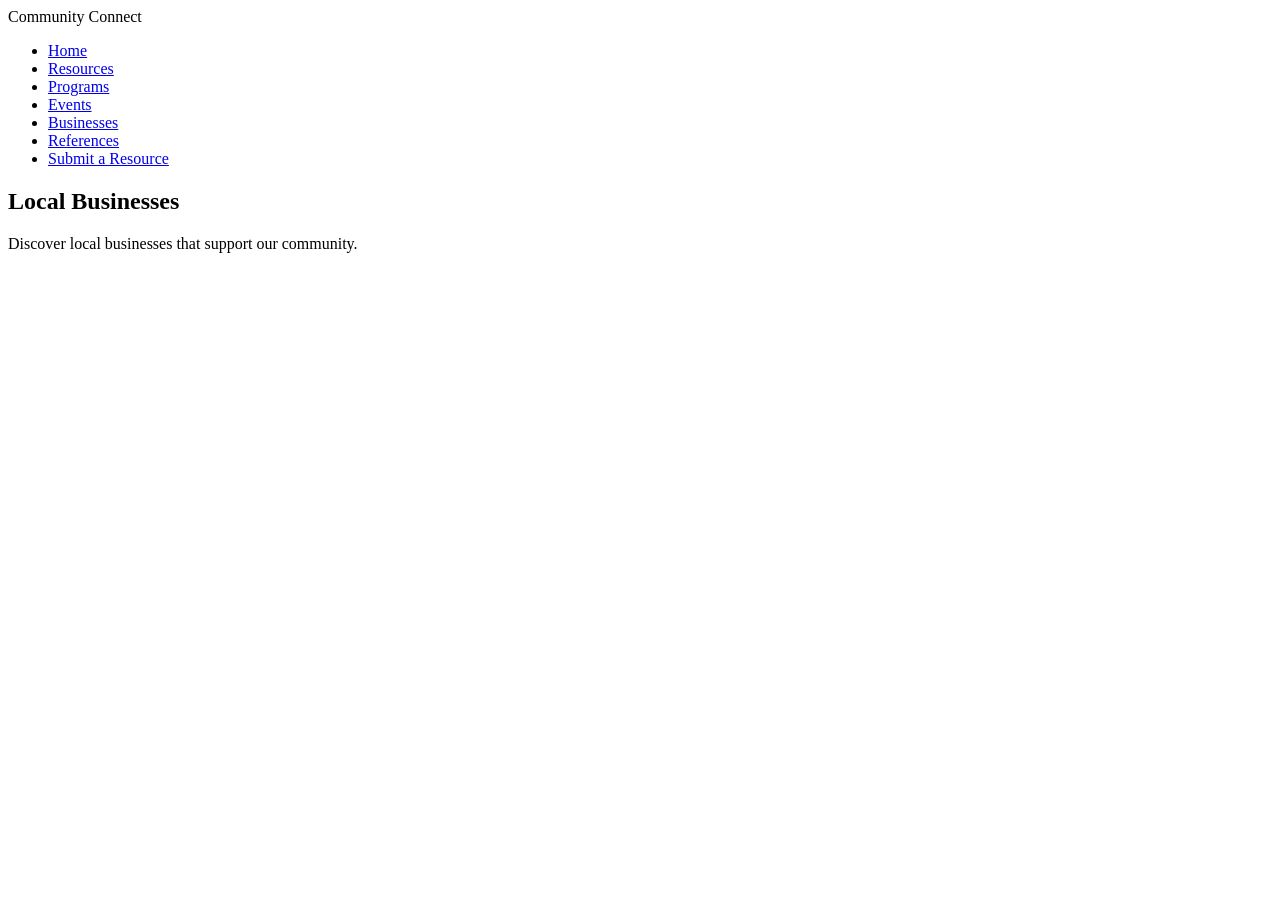
==== business.html @ 8ccd2c55 "initial commit" ====
<!DOCTYPE html>
<html lang="en">
<head>
    <meta charset="UTF-8">
    <meta name="viewport" content="width=device-width, initial-scale=1.0">
    <link rel="stylesheet" href="TSA-WEBMASTER2026/css/styles.css">
    <title>Businesses | Community Connect</title>
</head>
<body>
    
    <!-- NAVBAR -->
  <nav class="navbar">
    <div class="logo">Community Connect</div>
    <ul class="nav-links">
      <li><a href="index.html">Home</a></li>
      <li><a href="resources.html">Resources</a></li>
      <li><a href="prog.html">Programs</a></li>
      <li><a href="events.html">Events</a></li>
      <li><a href="business.html">Businesses</a></li>
      <li><a href="citations.html">References</a></li>
      <li><a href="submit.html" class="btn primary-btn">Submit a Resource</a></li>

    </ul>
  </nav>

    <section class="page-header">
        <h1>Local Businesses</h1>
        <p>Discover local businesses that support our community.</p>
    </section>

    <main class="content">
        <!-- Business cards will go here -->
    </main>
</body>
</html>
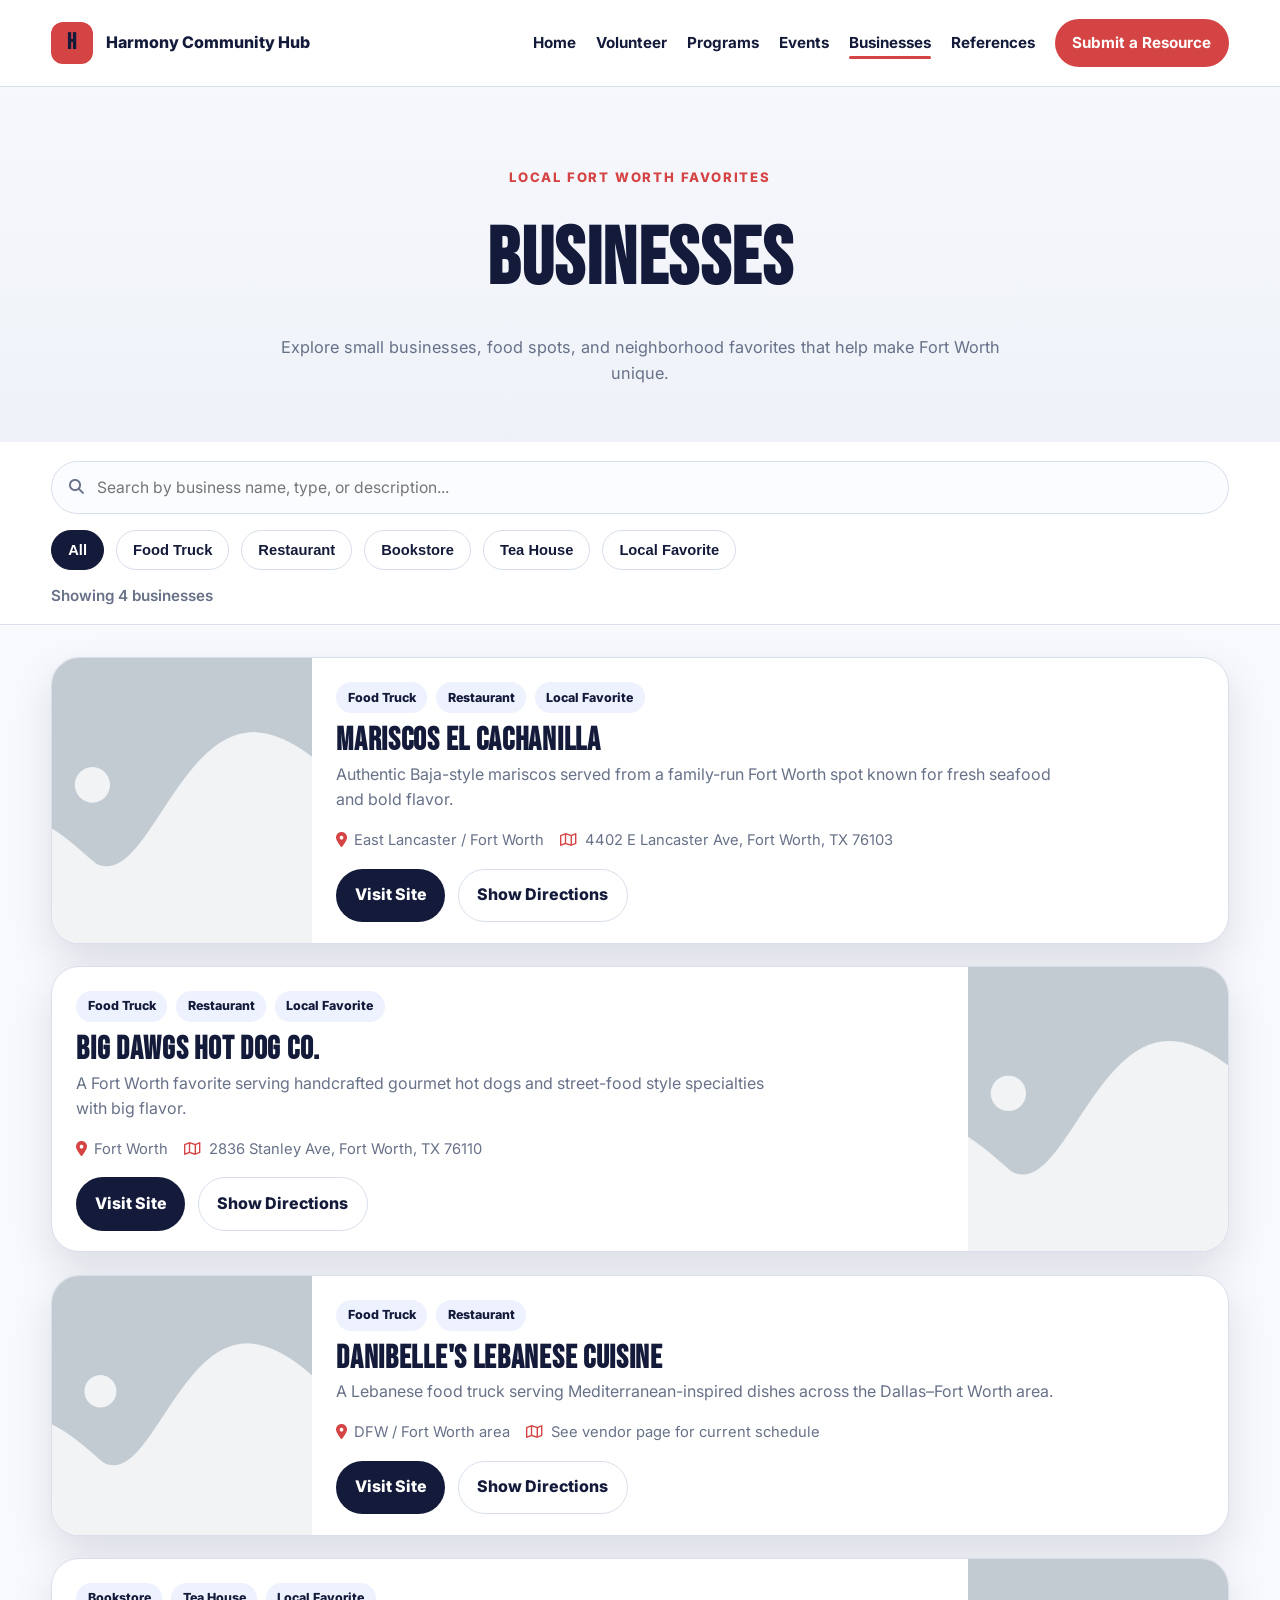
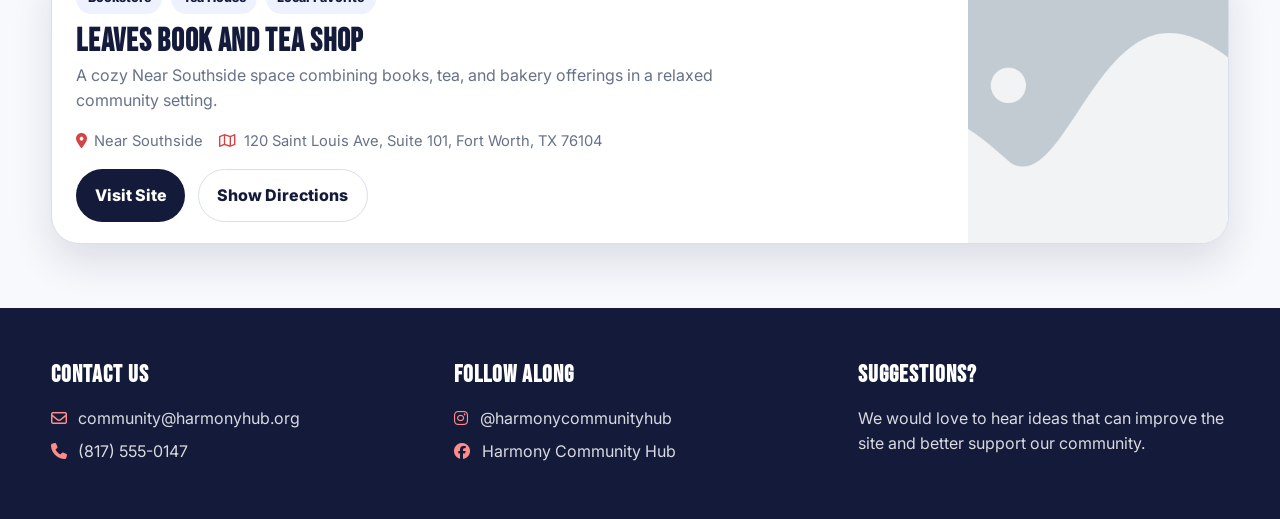
==== commit fda240c1: "Version2" ====
--- a/business.html
+++ b/business.html
@@ -1,35 +1,111 @@
 <!DOCTYPE html>
 <html lang="en">
 <head>
-    <meta charset="UTF-8">
-    <meta name="viewport" content="width=device-width, initial-scale=1.0">
-    <link rel="stylesheet" href="TSA-WEBMASTER2026/css/styles.css">
-    <title>Businesses | Community Connect</title>
+  <meta charset="UTF-8" />
+  <meta name="viewport" content="width=device-width, initial-scale=1.0" />
+  <title>Businesses | Harmony Community Hub</title>
+
+  <link rel="preconnect" href="https://fonts.googleapis.com">
+  <link rel="preconnect" href="https://fonts.gstatic.com" crossorigin>
+  <link href="https://fonts.googleapis.com/css2?family=Bebas+Neue&family=Inter:wght@400;500;600;700;800&display=swap" rel="stylesheet">
+
+  <link
+    rel="stylesheet"
+    href="https://cdnjs.cloudflare.com/ajax/libs/font-awesome/6.5.2/css/all.min.css"
+  />
+
+  <link rel="stylesheet" href="css/stylesv2.css" />
 </head>
 <body>
-    
-    <!-- NAVBAR -->
-  <nav class="navbar">
-    <div class="logo">Community Connect</div>
-    <ul class="nav-links">
-      <li><a href="index.html">Home</a></li>
-      <li><a href="resources.html">Resources</a></li>
-      <li><a href="prog.html">Programs</a></li>
-      <li><a href="events.html">Events</a></li>
-      <li><a href="business.html">Businesses</a></li>
-      <li><a href="citations.html">References</a></li>
-      <li><a href="submit.html" class="btn primary-btn">Submit a Resource</a></li>
 
-    </ul>
-  </nav>
+  <header class="subpage-header">
+    <nav class="navbar container">
+      <a href="index.html" class="logo dark-logo">
+        <span class="logo-mark">H</span>
+        <span class="logo-text">Harmony Community Hub</span>
+      </a>
 
-    <section class="page-header">
-        <h1>Local Businesses</h1>
-        <p>Discover local businesses that support our community.</p>
-    </section>
+      <button class="menu-toggle dark-toggle" id="menu-toggle" aria-label="Toggle navigation">
+        <i class="fa-solid fa-bars"></i>
+      </button>
 
-    <main class="content">
-        <!-- Business cards will go here -->
-    </main>
+      <ul class="nav-links subpage-nav" id="nav-links">
+        <li><a href="index.html">Home</a></li>
+        <li><a href="volunteer.html">Volunteer</a></li>
+        <li><a href="prog.html">Programs</a></li>
+        <li><a href="events.html">Events</a></li>
+        <li><a class="active" href="business.html">Businesses</a></li>
+        <li><a href="citations.html">References</a></li>
+        <li><a href="submit.html" class="btn nav-btn">Submit a Resource</a></li>
+      </ul>
+    </nav>
+  </header>
+
+  <section class="sub-hero">
+    <div class="container">
+      <p class="eyebrow">Local Fort Worth Favorites</p>
+      <h1>Businesses</h1>
+      <p class="sub-hero-text">
+        Explore small businesses, food spots, and neighborhood favorites that help make Fort Worth unique.
+      </p>
+    </div>
+  </section>
+
+  <section class="business-controls-wrap">
+    <div class="container">
+      <div class="business-controls">
+        <div class="business-search">
+          <i class="fa-solid fa-magnifying-glass"></i>
+          <input
+            id="businessSearch"
+            type="text"
+            placeholder="Search by business name, type, or description..."
+          />
+        </div>
+
+        <div class="business-tag-row">
+          <button class="business-tag active" data-filter="all">All</button>
+          <button class="business-tag" data-filter="food truck">Food Truck</button>
+          <button class="business-tag" data-filter="restaurant">Restaurant</button>
+          <button class="business-tag" data-filter="bookstore">Bookstore</button>
+          <button class="business-tag" data-filter="tea house">Tea House</button>
+          <button class="business-tag" data-filter="local favorite">Local Favorite</button>
+        </div>
+
+        <p id="businessCount" class="business-count">Showing 0 businesses</p>
+      </div>
+    </div>
+  </section>
+
+  <main class="businesses-section">
+    <div class="container">
+      <div id="businessList" class="business-list"></div>
+      <p id="businessEmpty" class="business-empty hidden">No businesses match your current search.</p>
+    </div>
+  </main>
+
+  <footer class="footer">
+    <div class="container footer-grid">
+      <div>
+        <h3>Contact Us</h3>
+        <p><i class="fa-regular fa-envelope"></i> community@harmonyhub.org</p>
+        <p><i class="fa-solid fa-phone"></i> (817) 555-0147</p>
+      </div>
+
+      <div>
+        <h3>Follow Along</h3>
+        <p><i class="fa-brands fa-instagram"></i> @harmonycommunityhub</p>
+        <p><i class="fa-brands fa-facebook"></i> Harmony Community Hub</p>
+      </div>
+
+      <div>
+        <h3>Suggestions?</h3>
+        <p>We would love to hear ideas that can improve the site and better support our community.</p>
+      </div>
+    </div>
+  </footer>
+
+  <script src="js/script.js"></script>
+  <script src="js/business.js"></script>
 </body>
 </html>
--- a/css/stylesv2.css
+++ b/css/stylesv2.css
@@ -0,0 +1,2170 @@
+:root {
+  --primary: #141a3a;
+  --primary-2: #1f2757;
+  --accent: #d54444;
+  --accent-dark: #b92f2f;
+  --highlight: #5b6ee1;
+  --light: #ffffff;
+  --soft: #f5f6fb;
+  --soft-2: #eef1f8;
+  --text: #1f2430;
+  --muted: #677188;
+  --border: #d8deea;
+  --shadow: 0 18px 40px rgba(20, 26, 58, 0.12);
+  --radius-lg: 24px;
+  --radius-md: 16px;
+  --radius-sm: 10px;
+  --max-width: 1180px;
+}
+
+/* RESET */
+* {
+  margin: 0;
+  padding: 0;
+  box-sizing: border-box;
+}
+
+html {
+  scroll-behavior: smooth;
+}
+
+body {
+  font-family: "Inter", sans-serif;
+  color: var(--text);
+  background: #ffffff;
+  line-height: 1.6;
+}
+
+img {
+  max-width: 100%;
+  display: block;
+}
+
+a {
+  text-decoration: none;
+  color: inherit;
+}
+
+ul {
+  list-style: none;
+}
+
+.container {
+  width: min(92%, var(--max-width));
+  margin: 0 auto;
+}
+
+.section {
+  padding: 5.5rem 0;
+}
+
+.section-title {
+  font-family: "Bebas Neue", sans-serif;
+  font-size: clamp(2.2rem, 4vw, 3.4rem);
+  letter-spacing: 1px;
+  color: var(--primary);
+  text-align: center;
+  margin-bottom: 2rem;
+}
+
+.section-title.left {
+  text-align: left;
+}
+
+.eyebrow {
+  text-transform: uppercase;
+  letter-spacing: 1.8px;
+  font-size: 0.82rem;
+  font-weight: 800;
+  color: var(--accent);
+  margin-bottom: 0.5rem;
+}
+
+/* BUTTONS */
+.btn {
+  display: inline-flex;
+  align-items: center;
+  justify-content: center;
+  gap: 0.5rem;
+  font-weight: 700;
+  border-radius: 999px;
+  transition: all 0.25s ease;
+  cursor: pointer;
+}
+
+.primary-btn {
+  background: var(--accent);
+  color: white;
+  padding: 0.95rem 1.45rem;
+  box-shadow: 0 10px 25px rgba(213, 68, 68, 0.18);
+}
+
+.primary-btn:hover {
+  background: var(--accent-dark);
+  transform: translateY(-2px);
+}
+
+.secondary-btn {
+  border: 2px solid rgba(255, 255, 255, 0.75);
+  color: white;
+  padding: 0.9rem 1.4rem;
+  background: rgba(255, 255, 255, 0.08);
+  backdrop-filter: blur(8px);
+}
+
+.secondary-btn:hover {
+  background: rgba(255, 255, 255, 0.16);
+}
+
+.nav-btn {
+  background: var(--accent);
+  color: white !important;
+  padding: 0.75rem 1.1rem;
+  border-radius: 999px;
+}
+
+.nav-btn:hover {
+  background: var(--accent-dark);
+}
+
+/* HEADER / NAV */
+.site-header {
+  position: absolute;
+  top: 0;
+  width: 100%;
+  z-index: 1000;
+}
+
+.navbar {
+  min-height: 86px;
+  display: flex;
+  align-items: center;
+  justify-content: space-between;
+  gap: 1rem;
+}
+
+.logo {
+  display: flex;
+  align-items: center;
+  gap: 0.8rem;
+  color: white;
+  font-weight: 800;
+}
+
+.logo-mark {
+  width: 42px;
+  height: 42px;
+  border-radius: 12px;
+  background: var(--accent);
+  display: grid;
+  place-items: center;
+  font-family: "Bebas Neue", sans-serif;
+  font-size: 1.35rem;
+  letter-spacing: 1px;
+}
+
+.logo-text {
+  font-weight: 800;
+  font-size: 1rem;
+  line-height: 1.1;
+}
+
+.nav-links {
+  display: flex;
+  align-items: center;
+  gap: 1.25rem;
+}
+
+.nav-links a {
+  color: white;
+  font-weight: 700;
+  font-size: 0.95rem;
+  position: relative;
+  transition: color 0.2s ease;
+}
+
+.nav-links a:not(.nav-btn)::after {
+  content: "";
+  position: absolute;
+  left: 0;
+  bottom: -7px;
+  width: 0;
+  height: 3px;
+  border-radius: 999px;
+  background: var(--accent);
+  transition: width 0.25s ease;
+}
+
+.nav-links a:hover::after,
+.nav-links a.active::after {
+  width: 100%;
+}
+
+.menu-toggle {
+  display: none;
+  background: transparent;
+  border: none;
+  color: white;
+  font-size: 1.5rem;
+  cursor: pointer;
+}
+
+/* HERO */
+.hero {
+  position: relative;
+  min-height: 100vh;
+  background:
+    linear-gradient(rgba(20, 26, 58, 0.35), rgba(20, 26, 58, 0.6)),
+    url("../assets/hero-community.jpg") center/cover no-repeat;
+  display: flex;
+  align-items: center;
+}
+
+.hero-overlay {
+  position: absolute;
+  inset: 0;
+  background:
+    radial-gradient(circle at 20% 20%, rgba(255,255,255,0.08), transparent 25%),
+    linear-gradient(180deg, rgba(20,26,58,0.15), rgba(20,26,58,0.68));
+}
+
+.hero-content {
+  position: relative;
+  z-index: 2;
+  max-width: 760px;
+  color: white;
+  padding-top: 5rem;
+}
+
+.hero-kicker {
+  display: inline-block;
+  background: rgba(255,255,255,0.12);
+  border: 1px solid rgba(255,255,255,0.25);
+  color: #f2f3f8;
+  padding: 0.55rem 0.95rem;
+  border-radius: 999px;
+  margin-bottom: 1.25rem;
+  font-size: 0.88rem;
+  backdrop-filter: blur(8px);
+}
+
+.hero h1 {
+  font-family: "Bebas Neue", sans-serif;
+  font-size: clamp(3.2rem, 8vw, 6.2rem);
+  line-height: 0.95;
+  letter-spacing: 1.5px;
+  margin-bottom: 1rem;
+  text-transform: uppercase;
+}
+
+.hero h1 span {
+  color: #ff7b7b;
+}
+
+.hero-subtext {
+  max-width: 640px;
+  font-size: 1.08rem;
+  color: rgba(255,255,255,0.92);
+  margin-bottom: 1.8rem;
+}
+
+.hero-buttons {
+  display: flex;
+  flex-wrap: wrap;
+  gap: 1rem;
+}
+
+/* WELCOME STRIP */
+.welcome-strip {
+  background: var(--soft);
+  padding: 1.3rem 0 0.2rem;
+}
+
+.welcome-pill {
+  width: fit-content;
+  margin: -2.7rem auto 0;
+  background: var(--primary);
+  color: white;
+  padding: 0.9rem 1.6rem;
+  border-radius: 999px;
+  font-family: "Bebas Neue", sans-serif;
+  font-size: clamp(1.2rem, 2vw, 1.7rem);
+  letter-spacing: 1px;
+  box-shadow: var(--shadow);
+  text-align: center;
+}
+
+/* MISSION */
+.mission {
+  background: var(--soft);
+}
+
+.mission-grid {
+  display: grid;
+  grid-template-columns: repeat(3, 1fr);
+  gap: 1.5rem;
+  margin-top: 2.3rem;
+}
+
+.mission-card {
+  background: white;
+  border: 1px solid var(--border);
+  border-radius: var(--radius-lg);
+  padding: 2rem 1.5rem;
+  text-align: center;
+  box-shadow: var(--shadow);
+  transition: transform 0.25s ease, box-shadow 0.25s ease;
+}
+
+.mission-card:hover {
+  transform: translateY(-6px);
+  box-shadow: 0 20px 45px rgba(20, 26, 58, 0.16);
+}
+
+.icon-wrap {
+  width: 82px;
+  height: 82px;
+  border-radius: 20px;
+  display: grid;
+  place-items: center;
+  margin: 0 auto 1rem;
+  background: linear-gradient(135deg, #eef2ff, #fff4f4);
+  color: var(--primary);
+  font-size: 2rem;
+}
+
+.mission-card h3 {
+  font-family: "Bebas Neue", sans-serif;
+  font-size: 1.7rem;
+  color: var(--accent);
+  letter-spacing: 0.8px;
+  margin-bottom: 0.7rem;
+}
+
+.mission-card p {
+  color: var(--muted);
+  font-size: 0.98rem;
+}
+
+/* SPOTLIGHT */
+.spotlight {
+  background: white;
+}
+
+.spotlight-grid {
+  display: grid;
+  grid-template-columns: 1.05fr 1fr;
+  gap: 2rem;
+  align-items: center;
+}
+
+.spotlight-image img {
+  width: 100%;
+  height: 100%;
+  min-height: 440px;
+  object-fit: cover;
+  border-radius: var(--radius-lg);
+  box-shadow: var(--shadow);
+}
+
+.spotlight-content p {
+  color: var(--muted);
+  margin-bottom: 1rem;
+}
+
+.spotlight-stats {
+  display: flex;
+  flex-wrap: wrap;
+  gap: 1rem;
+  margin: 1.4rem 0 1.6rem;
+}
+
+.spotlight-stats div {
+  background: var(--soft);
+  border: 1px solid var(--border);
+  padding: 1rem 1.1rem;
+  border-radius: var(--radius-md);
+  min-width: 150px;
+}
+
+.spotlight-stats strong {
+  display: block;
+  font-size: 1.35rem;
+  color: var(--primary);
+}
+
+.spotlight-stats span {
+  color: var(--muted);
+  font-size: 0.95rem;
+}
+
+.text-link {
+  font-weight: 800;
+  color: var(--accent);
+}
+
+.text-link i {
+  margin-left: 0.4rem;
+}
+
+/* QUICK LINKS */
+.quick-links {
+  background: linear-gradient(180deg, #fafbff 0%, #f2f5fb 100%);
+}
+
+.quick-grid {
+  display: grid;
+  grid-template-columns: repeat(4, 1fr);
+  gap: 1.3rem;
+}
+
+.quick-card {
+  background: white;
+  padding: 1.6rem;
+  border-radius: var(--radius-lg);
+  border: 1px solid var(--border);
+  box-shadow: var(--shadow);
+  transition: transform 0.25s ease, border-color 0.25s ease;
+}
+
+.quick-card:hover {
+  transform: translateY(-5px);
+  border-color: #bcc7df;
+}
+
+.quick-card i {
+  font-size: 1.8rem;
+  color: var(--accent);
+  margin-bottom: 0.9rem;
+}
+
+.quick-card h3 {
+  font-family: "Bebas Neue", sans-serif;
+  color: var(--primary);
+  font-size: 1.7rem;
+  letter-spacing: 0.8px;
+  margin-bottom: 0.35rem;
+}
+
+.quick-card p {
+  color: var(--muted);
+  font-size: 0.96rem;
+}
+
+/* CTA */
+.cta {
+  background: white;
+}
+
+.cta-box {
+  background: linear-gradient(135deg, var(--primary), var(--primary-2));
+  color: white;
+  padding: 2.2rem;
+  border-radius: 28px;
+  box-shadow: var(--shadow);
+  display: flex;
+  justify-content: space-between;
+  align-items: center;
+  gap: 1.5rem;
+}
+
+.cta-box h2 {
+  font-family: "Bebas Neue", sans-serif;
+  font-size: clamp(2rem, 4vw, 3rem);
+  letter-spacing: 1px;
+  margin-bottom: 0.5rem;
+}
+
+.cta-box p {
+  color: rgba(255,255,255,0.88);
+  max-width: 700px;
+}
+
+/* FOOTER */
+.footer {
+  background: var(--primary);
+  color: white;
+  padding: 3rem 0;
+}
+
+.footer-grid {
+  display: grid;
+  grid-template-columns: repeat(3, 1fr);
+  gap: 2rem;
+}
+
+.footer h3 {
+  font-family: "Bebas Neue", sans-serif;
+  font-size: 1.5rem;
+  letter-spacing: 1px;
+  margin-bottom: 0.7rem;
+}
+
+.footer p {
+  color: rgba(255,255,255,0.84);
+  margin-bottom: 0.45rem;
+}
+
+.footer i {
+  margin-right: 0.45rem;
+  color: #ff8b8b;
+}
+
+/* RESPONSIVE */
+@media (max-width: 980px) {
+  .mission-grid,
+  .quick-grid,
+  .footer-grid,
+  .spotlight-grid {
+    grid-template-columns: 1fr 1fr;
+  }
+
+  .spotlight-content {
+    padding-top: 0.5rem;
+  }
+
+  .cta-box {
+    flex-direction: column;
+    align-items: flex-start;
+  }
+}
+
+@media (max-width: 860px) {
+  .menu-toggle {
+    display: block;
+  }
+
+  .nav-links {
+    position: absolute;
+    top: 86px;
+    right: 4%;
+    width: min(92vw, 320px);
+    background: rgba(20, 26, 58, 0.97);
+    border: 1px solid rgba(255,255,255,0.08);
+    border-radius: 18px;
+    padding: 1rem;
+    display: none;
+    flex-direction: column;
+    align-items: flex-start;
+    box-shadow: var(--shadow);
+  }
+
+  .nav-links.show {
+    display: flex;
+  }
+
+  .nav-links li {
+    width: 100%;
+  }
+
+  .nav-links a {
+    display: block;
+    width: 100%;
+    padding: 0.65rem 0.35rem;
+  }
+
+  .nav-links a:not(.nav-btn)::after {
+    display: none;
+  }
+
+  .nav-btn {
+    text-align: center;
+    margin-top: 0.5rem;
+  }
+
+  .logo-text {
+    font-size: 0.92rem;
+  }
+
+  .hero {
+    min-height: 92vh;
+  }
+}
+
+@media (max-width: 700px) {
+  .mission-grid,
+  .quick-grid,
+  .footer-grid,
+  .spotlight-grid {
+    grid-template-columns: 1fr;
+  }
+
+  .section {
+    padding: 4.2rem 0;
+  }
+
+  .hero-content {
+    padding-top: 6rem;
+  }
+
+  .hero-subtext {
+    font-size: 1rem;
+  }
+
+  .spotlight-image img {
+    min-height: 300px;
+  }
+
+  .welcome-pill {
+    width: 100%;
+    border-radius: 20px;
+  }
+}
+
+/* volunteer page */
+
+/* SUBPAGE HEADER */
+.subpage-header {
+  position: sticky;
+  top: 0;
+  z-index: 1000;
+  background: rgba(255, 255, 255, 0.96);
+  backdrop-filter: blur(12px);
+  border-bottom: 1px solid var(--border);
+}
+
+.dark-logo {
+  color: var(--primary);
+}
+
+.dark-toggle {
+  color: var(--primary);
+}
+
+.subpage-nav a {
+  color: var(--primary);
+}
+
+.subpage-nav a:not(.nav-btn)::after {
+  background: var(--accent);
+}
+
+@media (max-width: 860px) {
+  .subpage-nav {
+    background: rgba(255, 255, 255, 0.98);
+    border: 1px solid var(--border);
+  }
+
+  .subpage-nav a {
+    color: var(--primary);
+  }
+}
+
+/* SUBPAGE HERO */
+.sub-hero {
+  background: linear-gradient(180deg, #f7f8fc 0%, #eef2f8 100%);
+  padding: 5rem 0 3.5rem;
+  text-align: center;
+}
+
+.sub-hero h1 {
+  font-family: "Bebas Neue", sans-serif;
+  font-size: clamp(3rem, 7vw, 5rem);
+  letter-spacing: 1.5px;
+  color: var(--primary);
+  margin-bottom: 0.6rem;
+  text-transform: uppercase;
+}
+
+.sub-hero-text {
+  max-width: 720px;
+  margin: 0 auto;
+  color: var(--muted);
+  font-size: 1.02rem;
+}
+
+/* the board intro */
+.board-intro {
+  text-align: center;
+  max-width: 780px;
+  margin: 0 auto 2.5rem;
+}
+
+.section-divider {
+  width: 110px;
+  height: 4px;
+  background: linear-gradient(90deg, var(--accent), var(--highlight));
+  border-radius: 999px;
+  margin: 0 auto 1rem;
+}
+
+.board-intro p {
+  color: var(--muted);
+}
+
+/* the board thing */
+.volunteer-board-section {
+  background: #f8f9fd;
+}
+
+.cork-board {
+  background:
+    linear-gradient(rgba(133, 84, 42, 0.08), rgba(133, 84, 42, 0.08)),
+    url("../assets/cork-texture.jpg") center/cover no-repeat;
+  border: 16px solid #8a5b33;
+  border-radius: 26px;
+  padding: 2rem;
+  box-shadow: 0 20px 45px rgba(20, 26, 58, 0.16);
+  display: grid;
+  grid-template-columns: repeat(2, 1fr);
+  gap: 1.7rem;
+  position: relative;
+}
+
+.cork-board::before {
+  content: "";
+  position: absolute;
+  inset: 10px;
+  border: 2px solid rgba(88, 48, 17, 0.22);
+  border-radius: 16px;
+  pointer-events: none;
+}
+
+/* extra lil notes */
+.volunteer-note {
+  position: relative;
+  background: #fffaf3;
+  border-radius: 20px;
+  overflow: hidden;
+  box-shadow: 0 12px 28px rgba(40, 29, 16, 0.18);
+  border: 1px solid rgba(139, 109, 69, 0.18);
+  transition: transform 0.25s ease, box-shadow 0.25s ease;
+  z-index: 1;
+}
+
+.volunteer-note:hover {
+  transform: translateY(-6px) rotate(0deg) !important;
+  box-shadow: 0 18px 34px rgba(40, 29, 16, 0.22);
+}
+
+.tilt-left {
+  transform: rotate(-2deg);
+}
+
+.tilt-right {
+  transform: rotate(2deg);
+}
+
+.pin {
+  position: absolute;
+  top: 14px;
+  left: 50%;
+  transform: translateX(-50%);
+  width: 18px;
+  height: 18px;
+  border-radius: 50%;
+  z-index: 3;
+  box-shadow: 0 2px 5px rgba(0,0,0,0.2);
+}
+
+.pin::after {
+  content: "";
+  position: absolute;
+  left: 50%;
+  top: 12px;
+  width: 3px;
+  height: 14px;
+  background: rgba(90, 90, 90, 0.45);
+  transform: translateX(-50%);
+  border-radius: 4px;
+}
+
+.pin-blue {
+  background: #8ab3ea;
+}
+
+.pin-red {
+  background: #ea6f78;
+}
+
+.pin-pink {
+  background: #f3a6be;
+}
+
+.pin-cream {
+  background: #f1dfb7;
+}
+
+.volunteer-note img {
+  width: 100%;
+  height: 220px;
+  object-fit: cover;
+}
+
+.note-content {
+  padding: 1.25rem 1.2rem 1.4rem;
+  text-align: center;
+}
+
+.note-content h3 {
+  font-family: "Bebas Neue", sans-serif;
+  font-size: 1.85rem;
+  letter-spacing: 0.8px;
+  color: var(--primary);
+  margin-bottom: 0.2rem;
+}
+
+.org-name {
+  color: var(--accent);
+  font-weight: 700;
+  font-size: 0.92rem;
+  margin-bottom: 0.8rem;
+}
+
+.note-content p {
+  color: var(--muted);
+  font-size: 0.96rem;
+  margin-bottom: 1rem;
+}
+
+.signup-btn {
+  display: inline-block;
+  background: var(--primary);
+  color: white;
+  font-weight: 800;
+  padding: 0.72rem 1.25rem;
+  border-radius: 999px;
+  text-transform: uppercase;
+  letter-spacing: 0.6px;
+  transition: background 0.25s ease, transform 0.25s ease;
+}
+
+.signup-btn:hover {
+  background: var(--accent);
+  transform: translateY(-2px);
+}
+
+/* benefitsssss :D */
+.volunteer-benefits {
+  background: white;
+}
+
+.benefit-grid {
+  display: grid;
+  grid-template-columns: repeat(3, 1fr);
+  gap: 1.4rem;
+}
+
+.benefit-card {
+  background: var(--soft);
+  border: 1px solid var(--border);
+  border-radius: 22px;
+  padding: 2rem 1.4rem;
+  text-align: center;
+  box-shadow: var(--shadow);
+}
+
+.benefit-card i {
+  font-size: 2rem;
+  color: var(--accent);
+  margin-bottom: 0.9rem;
+}
+
+.benefit-card h3 {
+  font-family: "Bebas Neue", sans-serif;
+  color: var(--primary);
+  font-size: 1.7rem;
+  letter-spacing: 0.8px;
+  margin-bottom: 0.4rem;
+}
+
+.benefit-card p {
+  color: var(--muted);
+}
+
+/* RESPONSIVE */
+@media (max-width: 980px) {
+  .cork-board,
+  .benefit-grid {
+    grid-template-columns: 1fr;
+  }
+}
+
+@media (max-width: 700px) {
+  .cork-board {
+    padding: 1rem;
+    border-width: 10px;
+  }
+
+  .volunteer-note img {
+    height: 200px;
+  }
+
+  .tilt-left,
+  .tilt-right {
+    transform: rotate(0deg);
+  }
+}
+
+/* resources/programs page */
+
+.programs-hero {
+  background: linear-gradient(180deg, #f6f8fc 0%, #eef1f8 100%);
+}
+
+.program-controls-wrap {
+  background: #ffffff;
+  position: sticky;
+  top: 87px;
+  z-index: 900;
+  border-bottom: 1px solid var(--border);
+}
+
+.program-controls {
+  padding: 1.2rem 0 1rem;
+}
+
+.program-search {
+  position: relative;
+  margin-bottom: 1rem;
+}
+
+.program-search i {
+  position: absolute;
+  top: 50%;
+  left: 18px;
+  transform: translateY(-50%);
+  color: var(--muted);
+  font-size: 0.95rem;
+}
+
+.program-search input {
+  width: 100%;
+  border: 1.5px solid var(--border);
+  border-radius: 999px;
+  padding: 1rem 1.2rem 1rem 2.8rem;
+  font-size: 0.98rem;
+  font-family: "Inter", sans-serif;
+  outline: none;
+  transition: border-color 0.2s ease, box-shadow 0.2s ease;
+  background: #fbfcff;
+}
+
+.program-search input:focus {
+  border-color: #b6c3e0;
+  box-shadow: 0 0 0 4px rgba(91, 110, 225, 0.08);
+}
+
+.program-tag-row {
+  display: flex;
+  gap: 0.75rem;
+  flex-wrap: wrap;
+  margin-bottom: 0.85rem;
+}
+
+.tag-btn {
+  border: 1px solid var(--border);
+  background: white;
+  color: var(--primary);
+  padding: 0.7rem 1rem;
+  border-radius: 999px;
+  font-weight: 700;
+  font-size: 0.92rem;
+  cursor: pointer;
+  transition: all 0.2s ease;
+}
+
+.tag-btn:hover {
+  border-color: #b6c3e0;
+  transform: translateY(-1px);
+}
+
+.tag-btn.active {
+  background: var(--primary);
+  color: white;
+  border-color: var(--primary);
+}
+
+.program-meta p {
+  color: var(--muted);
+  font-size: 0.95rem;
+  font-weight: 600;
+}
+
+.programs-section {
+  background: #f8f9fd;
+}
+
+.program-group {
+  margin-bottom: 2rem;
+}
+
+.group-heading {
+  display: flex;
+  align-items: center;
+  justify-content: center;
+  gap: 1rem;
+  margin-bottom: 2rem;
+  text-align: center;
+}
+
+.group-heading h2 {
+  font-family: "Bebas Neue", sans-serif;
+  font-size: clamp(2rem, 4vw, 3rem);
+  color: var(--primary);
+  letter-spacing: 1px;
+}
+
+.group-heading h2 span {
+  font-family: "Inter", sans-serif;
+  font-size: 1.05rem;
+  font-weight: 700;
+  color: var(--muted);
+  letter-spacing: 0;
+  text-transform: none;
+}
+
+.paw {
+  font-size: 1.8rem;
+  line-height: 1;
+}
+
+.program-grid {
+  display: grid;
+  grid-template-columns: repeat(2, 1fr);
+  gap: 1.5rem;
+}
+
+.program-card {
+  background: white;
+  border-radius: 24px;
+  border: 1px solid var(--border);
+  overflow: hidden;
+  box-shadow: var(--shadow);
+  transition: transform 0.25s ease, box-shadow 0.25s ease;
+}
+
+.program-card:hover {
+  transform: translateY(-5px);
+  box-shadow: 0 20px 42px rgba(20, 26, 58, 0.14);
+}
+
+.program-card.hidden {
+  display: none;
+}
+
+.program-card img {
+  width: 100%;
+  height: 230px;
+  object-fit: cover;
+}
+
+.program-card-content {
+  padding: 1.25rem 1.2rem 1.35rem;
+}
+
+.program-chip-row {
+  display: flex;
+  gap: 0.5rem;
+  flex-wrap: wrap;
+  margin-bottom: 0.75rem;
+}
+
+.program-chip {
+  display: inline-block;
+  background: #eef2ff;
+  color: var(--primary);
+  border-radius: 999px;
+  padding: 0.35rem 0.7rem;
+  font-size: 0.78rem;
+  font-weight: 800;
+  letter-spacing: 0.2px;
+}
+
+.program-card h3 {
+  font-family: "Bebas Neue", sans-serif;
+  font-size: 1.8rem;
+  letter-spacing: 0.7px;
+  color: var(--primary);
+  margin-bottom: 0.15rem;
+}
+
+.program-org {
+  color: var(--accent);
+  font-weight: 700;
+  font-size: 0.94rem;
+  margin-bottom: 0.75rem;
+}
+
+.program-card p {
+  color: var(--muted);
+  font-size: 0.96rem;
+  margin-bottom: 0.85rem;
+}
+
+.focus-line {
+  font-size: 0.92rem;
+  margin-bottom: 1rem;
+}
+
+.no-results-message {
+  text-align: center;
+  color: var(--muted);
+  font-weight: 600;
+  padding: 2rem 0 0.5rem;
+}
+
+@media (max-width: 860px) {
+  .program-controls-wrap {
+    top: 0;
+  }
+}
+
+@media (max-width: 780px) {
+  .program-grid {
+    grid-template-columns: 1fr;
+  }
+
+  .group-heading {
+    flex-direction: column;
+    gap: 0.5rem;
+  }
+
+  .paw {
+    display: none;
+  }
+}
+
+/* Events page */
+/* EVENTS PAGE */
+.events-page-header {
+  background: linear-gradient(180deg, #f7f8fc 0%, #eef2f8 100%);
+  text-align: center;
+  padding: 4.5rem 1rem 2.5rem;
+  border-bottom: 1px solid var(--border);
+}
+
+.events-page-header h1 {
+  font-family: "Bebas Neue", sans-serif;
+  font-size: clamp(3rem, 7vw, 4.8rem);
+  letter-spacing: 1.5px;
+  color: var(--primary);
+  margin-bottom: 0.5rem;
+}
+
+.events-page-header p {
+  color: var(--muted);
+  max-width: 700px;
+  margin: 0 auto;
+}
+
+.events-content {
+  background: #f8f9fd;
+  padding: 2rem 0 4rem;
+}
+
+.events-layout {
+  width: min(92%, var(--max-width));
+  margin: 0 auto;
+  display: grid;
+  grid-template-columns: 1.3fr 0.95fr;
+  gap: 1.5rem;
+  align-items: start;
+}
+
+.calendar-card,
+.event-details-card {
+  background: white;
+  border: 1px solid var(--border);
+  border-radius: 24px;
+  box-shadow: var(--shadow);
+}
+
+.calendar-card {
+  padding: 1.25rem;
+}
+
+.calendar-toolbar {
+  display: flex;
+  justify-content: space-between;
+  align-items: center;
+  gap: 1rem;
+  margin-bottom: 1rem;
+}
+
+.calendar-header {
+  display: flex;
+  align-items: center;
+  gap: 1rem;
+}
+
+.calendar-header h2 {
+  font-family: "Bebas Neue", sans-serif;
+  color: var(--primary);
+  letter-spacing: 1px;
+  font-size: 2rem;
+  min-width: 220px;
+  text-align: center;
+}
+
+.cal-btn,
+.today-btn {
+  border: none;
+  cursor: pointer;
+  transition: 0.2s ease;
+}
+
+.cal-btn {
+  width: 44px;
+  height: 44px;
+  border-radius: 50%;
+  background: var(--soft);
+  color: var(--primary);
+  font-size: 1.4rem;
+  font-weight: 800;
+}
+
+.cal-btn:hover,
+.today-btn:hover {
+  transform: translateY(-1px);
+}
+
+.today-btn {
+  background: var(--primary);
+  color: white;
+  padding: 0.75rem 1rem;
+  border-radius: 999px;
+  font-weight: 800;
+}
+
+.calendar-weekdays,
+.calendar-grid {
+  display: grid;
+  grid-template-columns: repeat(7, 1fr);
+  gap: 0.5rem;
+}
+
+.calendar-weekdays {
+  margin-bottom: 0.7rem;
+}
+
+.calendar-weekdays div {
+  text-align: center;
+  font-weight: 800;
+  color: var(--muted);
+  font-size: 0.9rem;
+  padding: 0.4rem 0;
+}
+
+.cal-cell {
+  min-height: 76px;
+  border: 1px solid var(--border);
+  background: #fff;
+  border-radius: 18px;
+  display: flex;
+  align-items: flex-start;
+  justify-content: flex-start;
+  padding: 0.75rem;
+  position: relative;
+  font-weight: 700;
+  color: var(--primary);
+  cursor: pointer;
+  transition: 0.2s ease;
+}
+
+.cal-cell:hover {
+  border-color: #b8c5df;
+  background: #fafcff;
+}
+
+.cal-blank {
+  background: transparent;
+  border: none;
+  cursor: default;
+}
+
+.cal-today {
+  outline: 2px solid #c8d4ef;
+  background: #f7faff;
+}
+
+.cal-has-event::after {
+  content: "";
+  position: absolute;
+  width: 10px;
+  height: 10px;
+  right: 12px;
+  bottom: 12px;
+  border-radius: 50%;
+  background: var(--accent);
+  box-shadow: 0 0 0 5px rgba(213, 68, 68, 0.12);
+}
+
+.cal-selected {
+  background: #eef2ff;
+  border-color: var(--highlight);
+  box-shadow: inset 0 0 0 2px rgba(91, 110, 225, 0.18);
+}
+
+.calendar-legend {
+  display: flex;
+  gap: 1.2rem;
+  flex-wrap: wrap;
+  margin-top: 1rem;
+  color: var(--muted);
+  font-size: 0.92rem;
+}
+
+.legend-item {
+  display: inline-flex;
+  align-items: center;
+  gap: 0.45rem;
+}
+
+.legend-dot {
+  width: 10px;
+  height: 10px;
+  border-radius: 50%;
+  background: var(--accent);
+}
+
+.selected-dot {
+  background: var(--highlight);
+}
+
+.event-details-card {
+  padding: 1.4rem;
+  position: sticky;
+  top: 110px;
+}
+
+.event-details-card h2,
+.upcoming-block h3,
+.date-heading {
+  font-family: "Bebas Neue", sans-serif;
+  color: var(--primary);
+  letter-spacing: 0.8px;
+}
+
+.event-details-card h2 {
+  font-size: 2rem;
+  margin-bottom: 1rem;
+}
+
+.event-tools {
+  display: grid;
+  gap: 0.8rem;
+  margin-bottom: 1rem;
+}
+
+.event-search-wrap input,
+.event-filter-wrap select {
+  width: 100%;
+  border: 1px solid var(--border);
+  border-radius: 14px;
+  padding: 0.9rem 1rem;
+  font: inherit;
+  background: #fbfcff;
+  color: var(--text);
+  outline: none;
+}
+
+.event-search-wrap input:focus,
+.event-filter-wrap select:focus {
+  border-color: #b6c3e0;
+  box-shadow: 0 0 0 4px rgba(91, 110, 225, 0.08);
+}
+
+.muted {
+  color: var(--muted);
+  margin-bottom: 1rem;
+}
+
+.date-heading {
+  font-size: 1.7rem;
+  margin-bottom: 0.9rem;
+}
+
+.event-item {
+  border: 1px solid var(--border);
+  border-radius: 18px;
+  padding: 1rem;
+  background: var(--soft);
+  margin-bottom: 0.9rem;
+}
+
+.event-item h4 {
+  color: var(--primary);
+  font-size: 1.1rem;
+  margin-bottom: 0.45rem;
+}
+
+.tag-row {
+  display: flex;
+  flex-wrap: wrap;
+  gap: 0.45rem;
+  margin-bottom: 0.7rem;
+}
+
+.pill {
+  display: inline-block;
+  background: #eef2ff;
+  color: var(--primary);
+  padding: 0.33rem 0.7rem;
+  border-radius: 999px;
+  font-size: 0.78rem;
+  font-weight: 800;
+}
+
+.event-meta {
+  list-style: none;
+  padding: 0;
+  margin: 0.7rem 0 0.8rem;
+}
+
+.event-meta li {
+  color: var(--muted);
+  margin-bottom: 0.35rem;
+}
+
+.details-link {
+  display: inline-block;
+  font-weight: 800;
+  color: var(--accent);
+}
+
+.hidden {
+  display: none;
+}
+
+.upcoming-block {
+  margin-top: 1.5rem;
+  padding-top: 1.2rem;
+  border-top: 1px solid var(--border);
+}
+
+.upcoming-list {
+  display: grid;
+  gap: 0.8rem;
+}
+
+.upcoming-item {
+  background: #fff;
+  border: 1px solid var(--border);
+  border-radius: 16px;
+  padding: 0.9rem;
+  cursor: pointer;
+  transition: 0.2s ease;
+}
+
+.upcoming-item:hover {
+  background: var(--soft);
+}
+
+.upcoming-date {
+  color: var(--accent);
+  font-size: 0.85rem;
+  font-weight: 800;
+  text-transform: uppercase;
+}
+
+.upcoming-title {
+  color: var(--primary);
+  font-weight: 800;
+  margin-top: 0.2rem;
+}
+
+.upcoming-meta {
+  color: var(--muted);
+  font-size: 0.92rem;
+  margin-top: 0.2rem;
+}
+
+@media (max-width: 980px) {
+  .events-layout {
+    grid-template-columns: 1fr;
+  }
+
+  .event-details-card {
+    position: static;
+  }
+}
+
+@media (max-width: 680px) {
+  .calendar-toolbar {
+    flex-direction: column;
+    align-items: stretch;
+  }
+
+  .calendar-header {
+    justify-content: center;
+  }
+
+  .calendar-header h2 {
+    min-width: auto;
+    font-size: 1.7rem;
+  }
+
+  .cal-cell {
+    min-height: 62px;
+    padding: 0.6rem;
+    font-size: 0.95rem;
+  }
+
+  .calendar-weekdays div {
+    font-size: 0.78rem;
+  }
+}
+
+/* Business Page */
+/* BUSINESSES PAGE */
+.business-controls-wrap {
+  background: #ffffff;
+  border-bottom: 1px solid var(--border);
+  position: sticky;
+  top: 87px;
+  z-index: 900;
+}
+
+.business-controls {
+  padding: 1.2rem 0 1rem;
+}
+
+.business-search {
+  position: relative;
+  margin-bottom: 1rem;
+}
+
+.business-search i {
+  position: absolute;
+  top: 50%;
+  left: 18px;
+  transform: translateY(-50%);
+  color: var(--muted);
+  font-size: 0.95rem;
+}
+
+.business-search input {
+  width: 100%;
+  border: 1.5px solid var(--border);
+  border-radius: 999px;
+  padding: 1rem 1.2rem 1rem 2.8rem;
+  font-size: 0.98rem;
+  font-family: "Inter", sans-serif;
+  outline: none;
+  transition: border-color 0.2s ease, box-shadow 0.2s ease;
+  background: #fbfcff;
+}
+
+.business-search input:focus {
+  border-color: #b6c3e0;
+  box-shadow: 0 0 0 4px rgba(91, 110, 225, 0.08);
+}
+
+.business-tag-row {
+  display: flex;
+  gap: 0.75rem;
+  flex-wrap: wrap;
+  margin-bottom: 0.85rem;
+}
+
+.business-tag {
+  border: 1px solid var(--border);
+  background: white;
+  color: var(--primary);
+  padding: 0.7rem 1rem;
+  border-radius: 999px;
+  font-weight: 700;
+  font-size: 0.92rem;
+  cursor: pointer;
+  transition: all 0.2s ease;
+}
+
+.business-tag:hover {
+  border-color: #b6c3e0;
+  transform: translateY(-1px);
+}
+
+.business-tag.active {
+  background: var(--primary);
+  color: white;
+  border-color: var(--primary);
+}
+
+.business-count {
+  color: var(--muted);
+  font-size: 0.95rem;
+  font-weight: 600;
+}
+
+.businesses-section {
+  background: #f8f9fd;
+  padding: 2rem 0 4rem;
+}
+
+.business-list {
+  display: grid;
+  gap: 1.4rem;
+}
+
+.business-card {
+  background: white;
+  border: 1px solid var(--border);
+  border-radius: 28px;
+  box-shadow: var(--shadow);
+  overflow: hidden;
+  display: grid;
+  grid-template-columns: 260px 1fr;
+  min-height: 220px;
+  transition: transform 0.25s ease, box-shadow 0.25s ease;
+}
+
+.business-card:hover {
+  transform: translateY(-4px);
+  box-shadow: 0 20px 42px rgba(20, 26, 58, 0.14);
+}
+
+.business-card.reverse {
+  grid-template-columns: 1fr 260px;
+}
+
+.business-image-wrap {
+  height: 100%;
+  min-height: 220px;
+}
+
+.business-image-wrap img {
+  width: 100%;
+  height: 100%;
+  object-fit: cover;
+}
+
+.business-content {
+  padding: 1.5rem 1.5rem 1.3rem;
+  display: flex;
+  flex-direction: column;
+  justify-content: center;
+}
+
+.business-top {
+  display: flex;
+  flex-wrap: wrap;
+  gap: 0.55rem;
+  margin-bottom: 0.75rem;
+}
+
+.business-chip {
+  display: inline-block;
+  background: #eef2ff;
+  color: var(--primary);
+  border-radius: 999px;
+  padding: 0.34rem 0.72rem;
+  font-size: 0.78rem;
+  font-weight: 800;
+}
+
+.business-title {
+  font-family: "Bebas Neue", sans-serif;
+  font-size: 2rem;
+  letter-spacing: 0.7px;
+  color: var(--primary);
+  margin-bottom: 0.3rem;
+  line-height: 1;
+}
+
+.business-desc {
+  color: var(--muted);
+  margin-bottom: 1rem;
+  max-width: 720px;
+}
+
+.business-meta {
+  display: flex;
+  flex-wrap: wrap;
+  gap: 1rem;
+  margin-bottom: 1rem;
+  color: var(--muted);
+  font-size: 0.92rem;
+}
+
+.business-meta span {
+  display: inline-flex;
+  align-items: center;
+  gap: 0.45rem;
+}
+
+.business-meta i {
+  color: var(--accent);
+}
+
+.business-actions {
+  display: flex;
+  gap: 0.8rem;
+  flex-wrap: wrap;
+}
+
+.business-link {
+  display: inline-flex;
+  align-items: center;
+  justify-content: center;
+  padding: 0.8rem 1.15rem;
+  border-radius: 999px;
+  font-weight: 800;
+  transition: 0.2s ease;
+}
+
+.business-link.primary {
+  background: var(--primary);
+  color: white;
+}
+
+.business-link.primary:hover {
+  background: var(--accent);
+}
+
+.business-link.secondary {
+  border: 1px solid var(--border);
+  color: var(--primary);
+  background: #fff;
+}
+
+.business-link.secondary:hover {
+  border-color: #b6c3e0;
+  background: #f9fbff;
+}
+
+.business-empty {
+  text-align: center;
+  color: var(--muted);
+  font-weight: 600;
+  padding: 2rem 0 0.5rem;
+}
+
+@media (max-width: 900px) {
+  .business-controls-wrap {
+    top: 0;
+  }
+
+  .business-card,
+  .business-card.reverse {
+    grid-template-columns: 1fr;
+  }
+
+  .business-image-wrap {
+    min-height: 220px;
+  }
+}
+
+/* Citations Page */
+/* REFERENCES PAGE */
+.references-section {
+  background: #f8f9fd;
+  padding: 2rem 0 4rem;
+}
+
+.ref-top-grid {
+  display: grid;
+  grid-template-columns: repeat(2, 1fr);
+  gap: 1.5rem;
+  margin-bottom: 1.5rem;
+}
+
+.ref-card {
+  background: white;
+  border: 1px solid var(--border);
+  border-radius: 26px;
+  box-shadow: var(--shadow);
+  padding: 1.35rem;
+}
+
+.full-width-card {
+  margin-bottom: 1.5rem;
+}
+
+.ref-card-head {
+  display: flex;
+  justify-content: space-between;
+  align-items: center;
+  gap: 1rem;
+  margin-bottom: 1rem;
+  flex-wrap: wrap;
+}
+
+.ref-card-head h2 {
+  font-family: "Bebas Neue", sans-serif;
+  font-size: 2rem;
+  letter-spacing: 0.8px;
+  color: var(--primary);
+}
+
+.ref-badge {
+  background: #eef2ff;
+  color: var(--primary);
+  border-radius: 999px;
+  padding: 0.38rem 0.8rem;
+  font-size: 0.78rem;
+  font-weight: 800;
+}
+
+.pdf-viewer {
+  width: 100%;
+  height: 380px;
+  border: 1px solid var(--border);
+  border-radius: 18px;
+  background: #fbfcff;
+}
+
+.ref-actions {
+  margin-top: 1rem;
+}
+
+.stack-grid,
+.tool-grid {
+  display: grid;
+  grid-template-columns: repeat(2, 1fr);
+  gap: 1rem;
+}
+
+.stack-item,
+.tool-box {
+  background: var(--soft);
+  border: 1px solid var(--border);
+  border-radius: 18px;
+  padding: 1rem;
+}
+
+.stack-item h3,
+.tool-box h3 {
+  color: var(--primary);
+  font-size: 1.05rem;
+  margin-bottom: 0.45rem;
+}
+
+.stack-item p,
+.tool-box li {
+  color: var(--muted);
+}
+
+.tool-box ul {
+  padding-left: 1.1rem;
+}
+
+.reference-filter-bar {
+  display: flex;
+  gap: 0.75rem;
+  flex-wrap: wrap;
+  margin-bottom: 1.3rem;
+}
+
+.ref-filter {
+  border: 1px solid var(--border);
+  background: white;
+  color: var(--primary);
+  padding: 0.72rem 1rem;
+  border-radius: 999px;
+  font-weight: 700;
+  font-size: 0.92rem;
+  cursor: pointer;
+  transition: all 0.2s ease;
+}
+
+.ref-filter:hover {
+  border-color: #b6c3e0;
+  transform: translateY(-1px);
+}
+
+.ref-filter.active {
+  background: var(--primary);
+  color: white;
+  border-color: var(--primary);
+}
+
+.reference-list {
+  display: grid;
+  gap: 1rem;
+}
+
+.reference-entry {
+  background: white;
+  border: 1px solid var(--border);
+  border-radius: 22px;
+  box-shadow: var(--shadow);
+  padding: 1.2rem 1.25rem;
+}
+
+.reference-entry.hidden {
+  display: none;
+}
+
+.reference-category {
+  display: inline-block;
+  background: #ffecec;
+  color: var(--accent);
+  border-radius: 999px;
+  padding: 0.32rem 0.72rem;
+  font-size: 0.75rem;
+  font-weight: 800;
+  margin-bottom: 0.65rem;
+  text-transform: uppercase;
+  letter-spacing: 0.4px;
+}
+
+.reference-entry h3 {
+  color: var(--primary);
+  font-size: 1.08rem;
+  margin-bottom: 0.35rem;
+}
+
+.reference-entry p {
+  color: var(--muted);
+  margin-bottom: 0.7rem;
+}
+
+.reference-entry a {
+  color: var(--accent);
+  font-weight: 800;
+}
+
+@media (max-width: 900px) {
+  .ref-top-grid,
+  .stack-grid,
+  .tool-grid {
+    grid-template-columns: 1fr;
+  }
+}
+
+/* submission forms page */
+
+/* SUBMIT PAGE */
+.submit-section {
+  background: #f8f9fd;
+  padding: 2rem 0 4rem;
+}
+
+.submit-layout {
+  display: grid;
+  grid-template-columns: 0.9fr 1.4fr;
+  gap: 1.5rem;
+  align-items: start;
+}
+
+.submit-info-card,
+.submit-card {
+  background: white;
+  border: 1px solid var(--border);
+  border-radius: 26px;
+  box-shadow: var(--shadow);
+}
+
+.submit-info-card {
+  padding: 1.4rem;
+  position: sticky;
+  top: 110px;
+}
+
+.submit-info-card h2,
+.submit-card-head h2,
+.submit-note-box h3 {
+  font-family: "Bebas Neue", sans-serif;
+  color: var(--primary);
+  letter-spacing: 0.8px;
+}
+
+.submit-info-card h2 {
+  font-size: 2rem;
+  margin-bottom: 1rem;
+}
+
+.submit-guidelines {
+  padding-left: 1.2rem;
+  color: var(--muted);
+  margin-bottom: 1.3rem;
+}
+
+.submit-guidelines li {
+  margin-bottom: 0.75rem;
+}
+
+.submit-note-box {
+  background: var(--soft);
+  border: 1px solid var(--border);
+  border-radius: 18px;
+  padding: 1rem;
+}
+
+.submit-note-box h3 {
+  font-size: 1.3rem;
+  margin-bottom: 0.75rem;
+}
+
+.submit-chip-row {
+  display: flex;
+  flex-wrap: wrap;
+  gap: 0.6rem;
+}
+
+.submit-chip {
+  background: #eef2ff;
+  color: var(--primary);
+  border-radius: 999px;
+  padding: 0.4rem 0.78rem;
+  font-size: 0.8rem;
+  font-weight: 800;
+}
+
+.submit-card {
+  padding: 1.5rem;
+}
+
+.submit-card-head {
+  margin-bottom: 1.1rem;
+}
+
+.submit-card-head h2 {
+  font-size: 2rem;
+  margin-bottom: 0.3rem;
+}
+
+.submit-card-head p {
+  color: var(--muted);
+}
+
+.form-grid {
+  display: grid;
+  grid-template-columns: repeat(2, 1fr);
+  gap: 1rem;
+}
+
+.form-group {
+  display: flex;
+  flex-direction: column;
+}
+
+.form-group.full-width {
+  grid-column: 1 / -1;
+}
+
+.form-group label {
+  font-weight: 700;
+  color: var(--primary);
+  margin-bottom: 0.45rem;
+}
+
+.form-group label span,
+.required-star {
+  color: var(--accent);
+}
+
+.form-group input,
+.form-group select,
+.form-group textarea {
+  width: 100%;
+  border: 1.5px solid var(--border);
+  border-radius: 16px;
+  padding: 0.95rem 1rem;
+  font: inherit;
+  color: var(--text);
+  background: #fbfcff;
+  outline: none;
+  transition: border-color 0.2s ease, box-shadow 0.2s ease, background 0.2s ease;
+}
+
+.form-group textarea {
+  resize: vertical;
+  min-height: 140px;
+}
+
+.form-group input:focus,
+.form-group select:focus,
+.form-group textarea:focus {
+  border-color: #b6c3e0;
+  box-shadow: 0 0 0 4px rgba(91, 110, 225, 0.08);
+  background: #ffffff;
+}
+
+.form-group.error input,
+.form-group.error select,
+.form-group.error textarea {
+  border-color: #d54444;
+  background: #fff8f8;
+}
+
+.error-message {
+  min-height: 1rem;
+  margin-top: 0.35rem;
+  font-size: 0.82rem;
+  color: #c43131;
+}
+
+.checkbox-row {
+  display: flex;
+  align-items: flex-start;
+  gap: 0.75rem;
+  font-weight: 600;
+  color: var(--muted);
+  line-height: 1.5;
+}
+
+.checkbox-row input {
+  width: 18px;
+  height: 18px;
+  margin-top: 0.15rem;
+  accent-color: var(--accent);
+}
+
+.checkbox-error {
+  margin-left: 0.1rem;
+}
+
+.form-actions {
+  display: flex;
+  gap: 0.85rem;
+  flex-wrap: wrap;
+  margin-top: 1rem;
+}
+
+.submit-reset-btn {
+  background: white;
+  color: var(--primary);
+  border: 1px solid var(--border);
+  padding: 0.95rem 1.25rem;
+  border-radius: 999px;
+  font-weight: 800;
+}
+
+.submit-reset-btn:hover {
+  background: #f8fbff;
+  border-color: #b6c3e0;
+}
+
+.success-msg {
+  margin-top: 1.2rem;
+  background: #eefaf2;
+  border: 1px solid #c6e7cf;
+  color: #245c33;
+  border-radius: 18px;
+  padding: 1rem 1rem;
+  display: flex;
+  gap: 0.85rem;
+  align-items: flex-start;
+}
+
+.success-msg i {
+  font-size: 1.2rem;
+  margin-top: 0.15rem;
+}
+
+.success-msg strong {
+  display: block;
+  margin-bottom: 0.2rem;
+}
+
+.success-msg p {
+  margin: 0;
+}
+
+@media (max-width: 980px) {
+  .submit-layout {
+    grid-template-columns: 1fr;
+  }
+
+  .submit-info-card {
+    position: static;
+  }
+}
+
+@media (max-width: 700px) {
+  .form-grid {
+    grid-template-columns: 1fr;
+  }
+}
